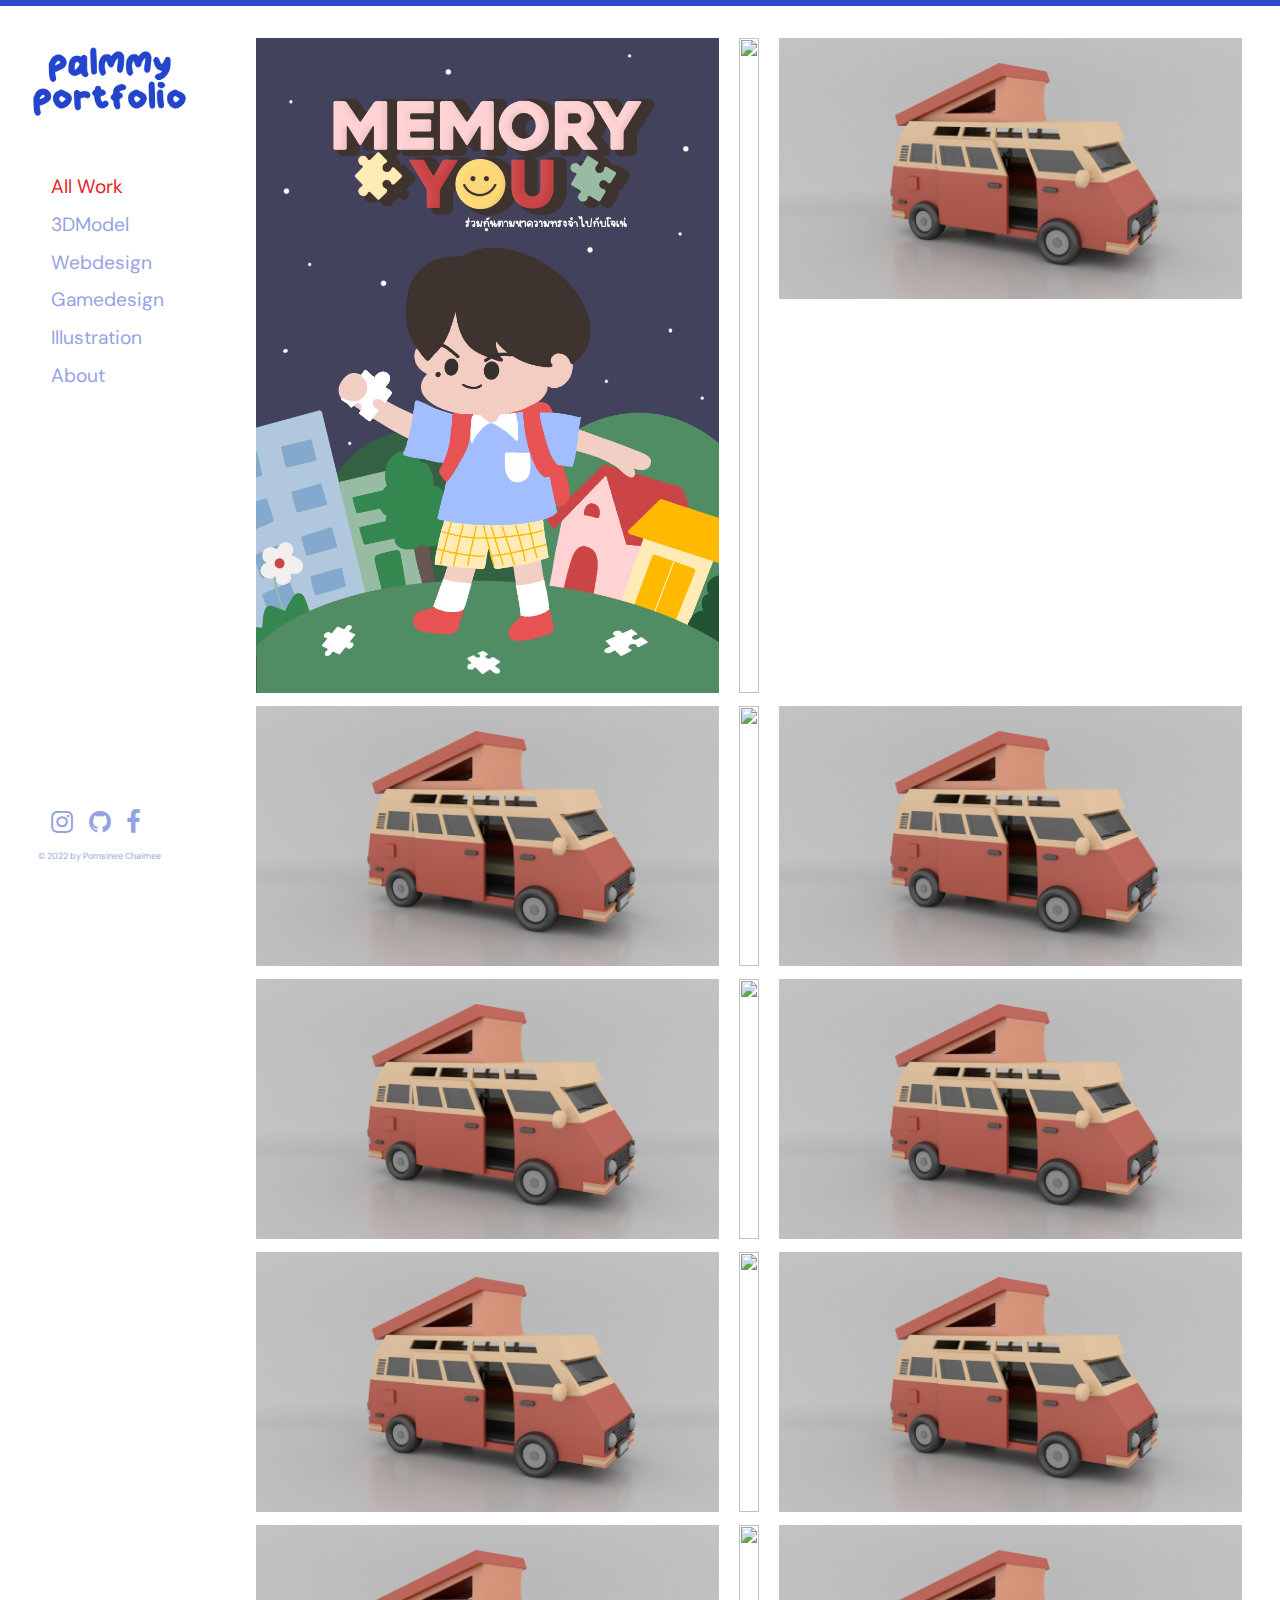
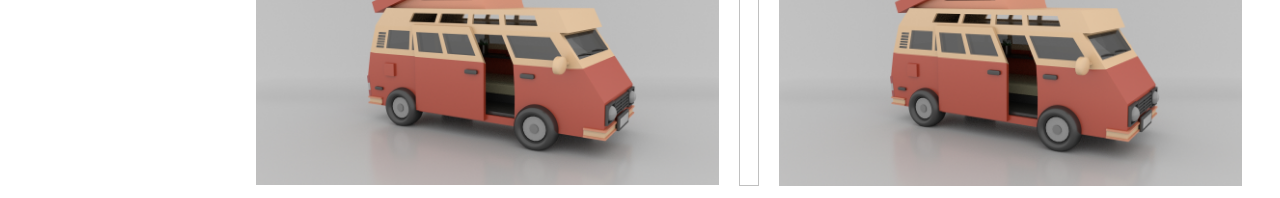
==== index.html @ f65a0291 "5" ====
<html lang="en">
<head>
    <meta charset="UTF-8">
    <meta http-equiv="X-UA-Compatible" content="IE=edge">
    <meta name="viewport" content="width=device-width, initial-scale=1.0">
    <title>ʀᴇꜱᴜᴍᴇ | @ᴍᴇʟʟᴏᴄʜᴇᴇꜱᴇ</title>
    <link rel="stylesheet" href="style.css">
    <link rel="stylesheet" href="https://cdnjs.cloudflare.com/ajax/libs/font-awesome/4.7.0/css/font-awesome.min.css">
</head>
<body>
    <audio id="audio" src="I Still Love You.mp3" type="audio" autoplay=""></audio>
    <!-- บาร์ด้านบน -->
    <div class="top"></div>
    <header>
        
        <div class="navbar">
            <div class="logo">
                <a href="index.html">
                    <img src="pic/logo4.png">
                </a>
            </div>
            <div class="nav-list">
                <div><a href="index.html" class="is-active">All Work</a></div>
                <div><a href="model.html">3DModel</a></div>
                <div><a href="web.html">Webdesign</a></div>
                <div><a href="game.html">Gamedesign</a></div>
                <div><a href="illustration.html">Illustration</a></div>
                <div><a href="about.html">About</a></div>
                <div class="social">
                    <i class="fa fa-instagram"></i>
                    <i class="fa fa-github"></i>
                    <i class="fa fa-facebook"></i>
                </div>
                <div class="credit">© 2022 by Pornsinee Chaimee</div>
                
            </div>
        </div>
    </header>
    <div class="content">
        <div class="col-3">
            <div class="image">
                <img src="pic/poster.png" class="fullwidth">
                <div class="detail"><div class="text"><h3>SANGYEON</h3>상연<br>1996-11-04<br>Leader<br>Main Vocalist</div></div>
            </div>
            <div class="image">
                <img src="pic/bmo.gif" class="fullwidth">
                <div class="detail"><div class="text"><h3>SANGYEON</h3>상연<br>1996-11-04<br>Leader<br>Main Vocalist</div></div>
            </div>
            <div class="image">
                <img src="pic/car.jpg" class="fullwidth">
                <div class="detail"><div class="text"><h3>SANGYEON</h3>상연<br>1996-11-04<br>Leader<br>Main Vocalist</div></div>
            </div>
        </div>
        <div class="col-3">
            <div class="image">
                <img src="pic/car.jpg" class="fullwidth">
                <div class="detail"><div class="text"><h3>SANGYEON</h3>상연<br>1996-11-04<br>Leader<br>Main Vocalist</div></div>
            </div>
            <div class="image">
                <img src="pic/bmo.gif" class="fullwidth">
                <div class="detail"><div class="text"><h3>SANGYEON</h3>상연<br>1996-11-04<br>Leader<br>Main Vocalist</div></div>
            </div>
            <div class="image">
                <img src="pic/car.jpg" class="fullwidth">
                <div class="detail"><div class="text"><h3>SANGYEON</h3>상연<br>1996-11-04<br>Leader<br>Main Vocalist</div></div>
            </div>
        </div>
        <div class="col-3">
            <div class="image">
                <img src="pic/car.jpg" class="fullwidth">
                <div class="detail"><div class="text"><h3>SANGYEON</h3>상연<br>1996-11-04<br>Leader<br>Main Vocalist</div></div>
            </div>
            <div class="image">
                <img src="pic/bmo.gif" class="fullwidth">
                <div class="detail"><div class="text"><h3>SANGYEON</h3>상연<br>1996-11-04<br>Leader<br>Main Vocalist</div></div>
            </div>
            <div class="image">
                <img src="pic/car.jpg" class="fullwidth">
                <div class="detail"><div class="text"><h3>SANGYEON</h3>상연<br>1996-11-04<br>Leader<br>Main Vocalist</div></div>
            </div>
        </div>
        <div class="col-3">
            <div class="image">
                <img src="pic/car.jpg" class="fullwidth">
                <div class="detail"><div class="text"><h3>SANGYEON</h3>상연<br>1996-11-04<br>Leader<br>Main Vocalist</div></div>
            </div>
            <div class="image">
                <img src="pic/bmo.gif" class="fullwidth">
                <div class="detail"><div class="text"><h3>SANGYEON</h3>상연<br>1996-11-04<br>Leader<br>Main Vocalist</div></div>
            </div>
            <div class="image">
                <img src="pic/car.jpg" class="fullwidth">
                <div class="detail"><div class="text"><h3>SANGYEON</h3>상연<br>1996-11-04<br>Leader<br>Main Vocalist</div></div>
            </div>
        </div>
        <div class="col-3">
            <div class="image">
                <img src="pic/car.jpg" class="fullwidth">
                <div class="detail"><div class="text"><h3>SANGYEON</h3>상연<br>1996-11-04<br>Leader<br>Main Vocalist</div></div>
            </div>
            <div class="image">
                <img src="pic/bmo.gif" class="fullwidth">
                <div class="detail"><div class="text"><h3>SANGYEON</h3>상연<br>1996-11-04<br>Leader<br>Main Vocalist</div></div>
            </div>
            <div class="image">
                <img src="pic/car.jpg" class="fullwidth">
                <div class="detail"><div class="text"><h3>SANGYEON</h3>상연<br>1996-11-04<br>Leader<br>Main Vocalist</div></div>
            </div>
        </div>
    </div>
<script>
</script>
</body>
</html>
---- style.css ----
@import url('https://fonts.googleapis.com/css2?family=DM+Sans:wght@500&display=swap');
::-webkit-scrollbar {
    width: 10px;
    height: 10px;
    background-color: white;
}

::-webkit-scrollbar-thumb {
    background: #14b378;
}

::-webkit-scrollbar-thumb:hover {
    background: white;
}

body{
    margin: 0;
    width: 100%;
    background-color: white;
    
}
header{
    width: 100%;
    box-sizing: border-box;
    position: fixed;
    width: 20vw;
    height: 100%;
    z-index: 100;
    padding-top: 1vw;
    padding-bottom: 1vw;
    background-color: white;
}
.top{
    background-color: #2c47cc;
    width: 100vw;
    height: 0.5vw;
    position: fixed;
    right: 0;
    z-index: 101;
}
.right{
    background-color: #14b378;
    width: 0.5vw;
    height: 15vw;
    position: fixed;
    top: 30vw;
    right: 0;
    z-index: 100;
}
.bottom{
    background-color: #2c47cc;
    width: 17vw;
    height: 0.5vw;
    position: fixed;
    bottom: 0;
    z-index: 1000;
}
.navbar {
    display: inline-block;
    width: 100%;
    height: 8vw;
    z-index: 100;
    background-color: white;
    align-items: center;
}
.logo{
    padding: 2vw 2.5vw;
}

.logo img{
    width: 12vw;
}

.nav-list{
    text-align: left;
    font-size: 1.2rem;
    font-family: 'DM Sans', sans-serif;
    width: 100%; 
    margin-top: 2vw;
}
.nav-list a{
    text-decoration: none;
    padding-left: 4vw;
    opacity: 50%;
    color: #2c47cc;
}
.nav-list a:hover{
    opacity: 100%;
    color: #14b378;
}
.nav-list a.is-active{
    opacity: 100%;
    color: #e61f26;
}
.nav-list div{
    padding-bottom: 1vw;
}
.social{
    display: inline-flex;
    bottom: 4vw;
    padding-left: 4vw;
    position: absolute;
}
i{
    font-size:2vw !important;
    opacity: 50%;
    color: #2c47cc;
    cursor: pointer;
    padding-right: 1.2vw;

}
.credit{
    opacity: 50%;
    color: #2c47cc;
    font-size: 0.7vw;
    bottom: 2vw;
    padding-left: 3vw;
    position: absolute;
}
.content{
    width: 100%;
    /* max-width: 1280; */
    padding: 3vw 3vw 0 20vw;
    margin: auto;
    box-sizing: border-box;
}
.col-1 {
    padding-bottom: 1vw;
    display: grid;
    grid-template-columns: auto;
    grid-gap: 20px;
}

.col-2 {
    padding-bottom: 1vw;
    display: grid;
    grid-template-columns: auto auto ;
    grid-gap: 20px;
}

.col-3{
    padding-bottom: 1vw;
    display: grid;
    grid-template-columns: auto auto auto ;
    grid-gap: 20px;
}

.col-4 {
    display: grid;
    grid-template-columns: auto auto auto auto ;
    grid-gap: 30px;
}

.a { grid-area: a; }
.b { grid-area: b; }
.c { grid-area: c; }

.col-21 {
    display: grid;
    grid-gap: 20px;
    grid-template-columns: auto;
    grid-template-rows: auto auto;
    grid-template-areas:
        'a b '
        'a c'
    ;
}
.d { grid-area: d; }
.e { grid-area: e; }
.col-13 {
    display: grid;
    grid-gap: 20px;
    grid-template-columns: auto;
    grid-template-rows: auto auto auto auto;
    grid-template-areas:
        'd e e e'
    ;
}


.image:hover{
      transition: .5s;
      
}
.image img:hover{
    border-radius: 15%;
}
.image{
      width: 100%;
      position: relative;
}

.detail {
      position: absolute;
      top: 0;
      bottom: 0;
      left: 0;
      right: 0;
      height: 100%;
      width: 100%;
      opacity: 0;
      transition: .5s ease;
      background-color: #fd5d78;
      /* border-radius: 15%; */
}

.image:hover .detail {
      opacity: 1;
      
}

.fullwidth{
    width:100%;
}
.text{
    color: white;
    font-size: 18px;
    position: absolute;
    top: 50%;
    left: 50%;
    transform: translate(-50%, -50%);
    text-align: center;
}
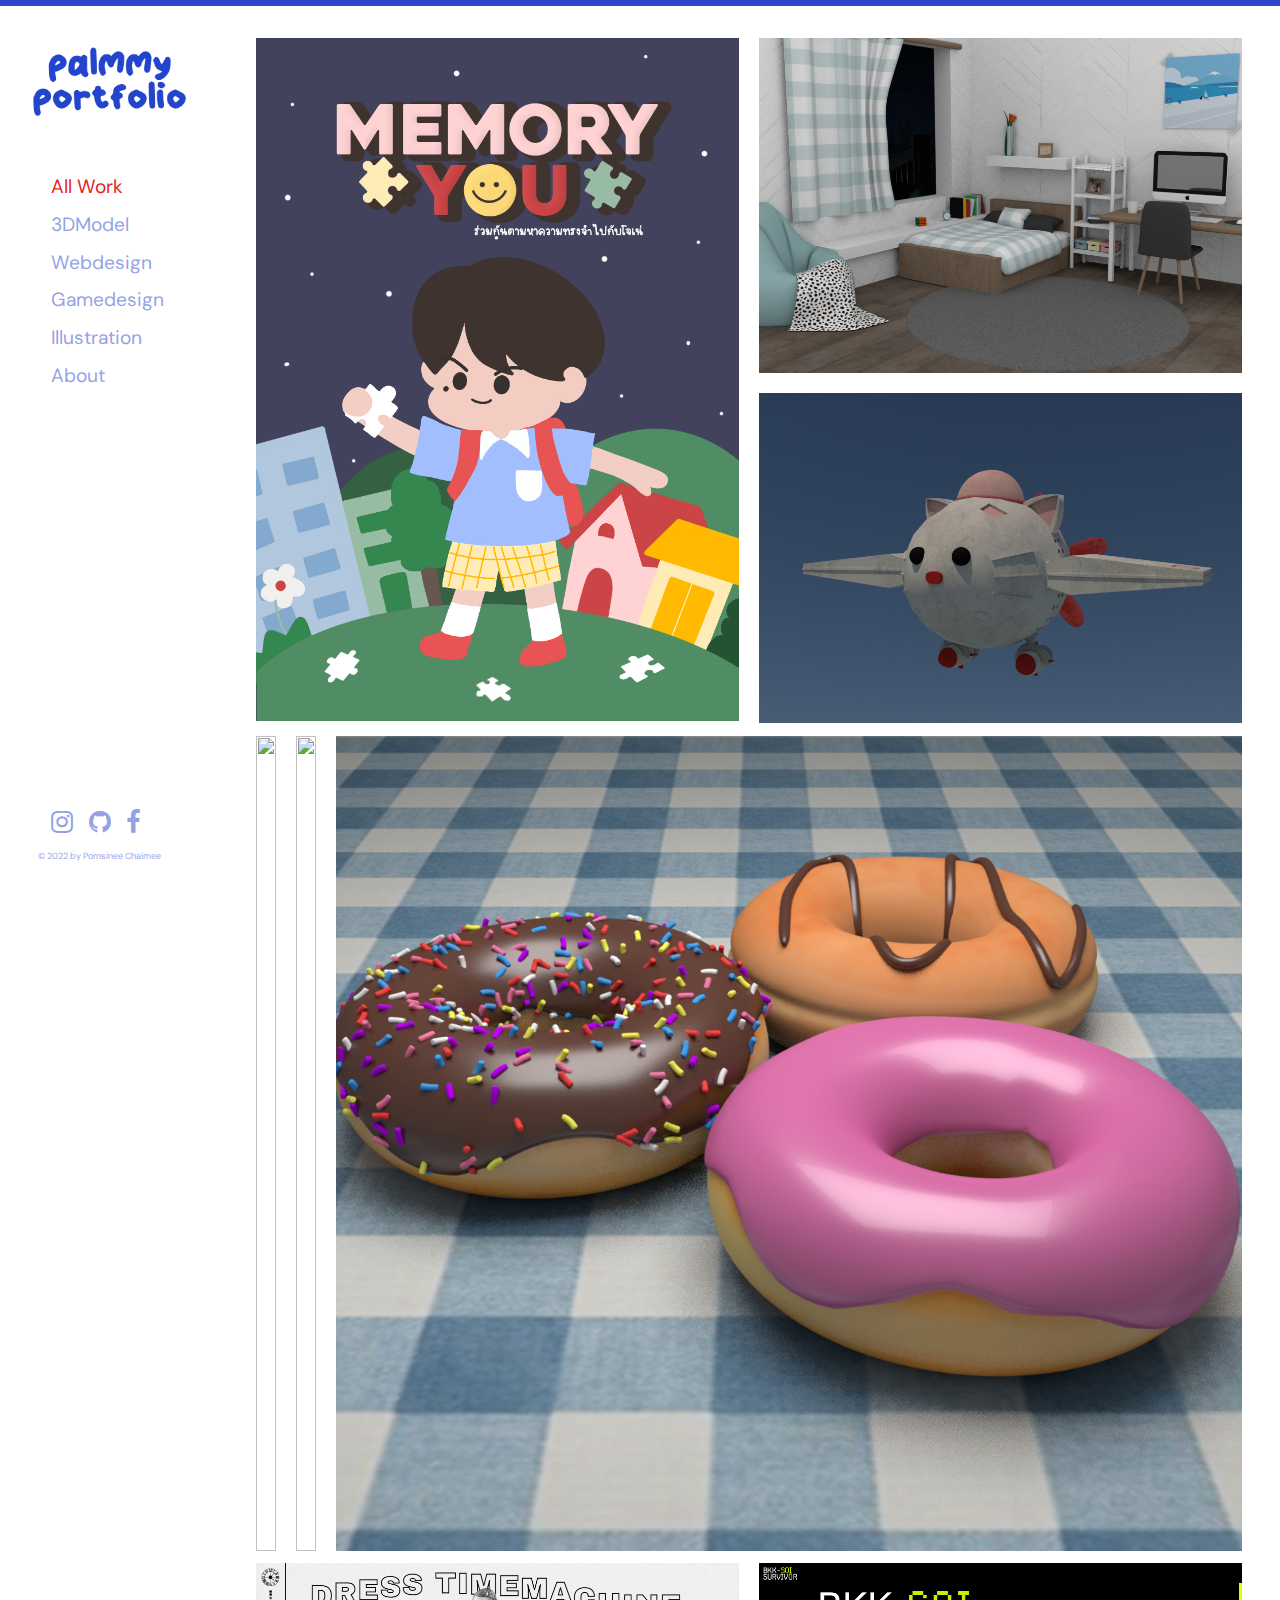
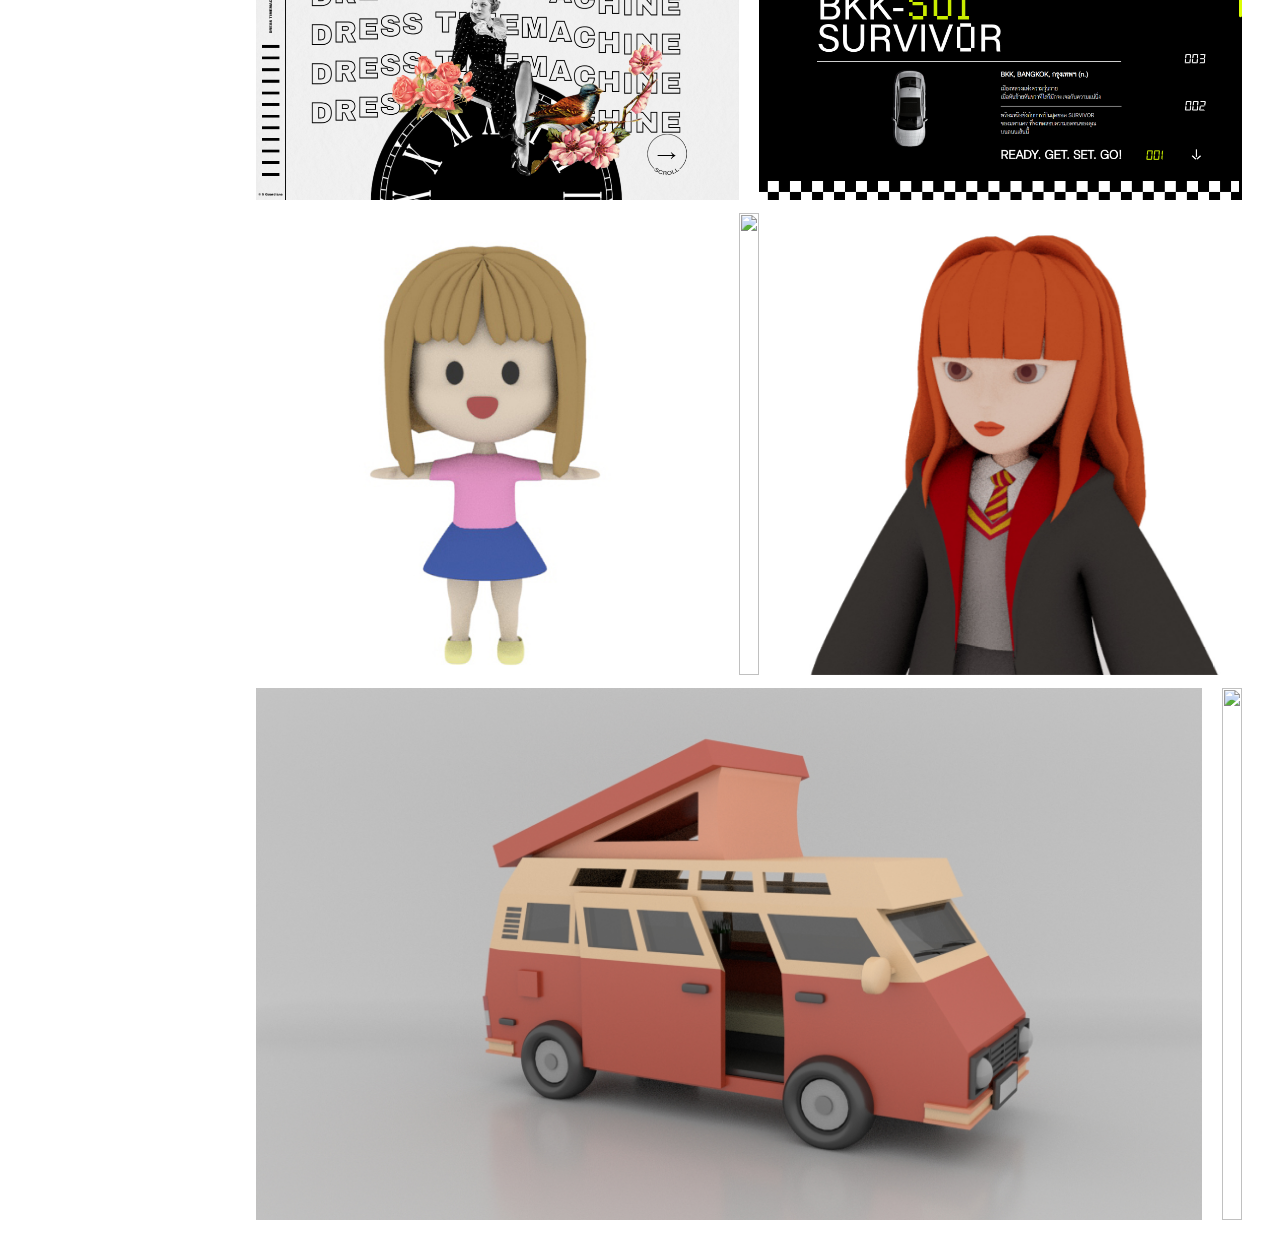
==== commit e26bc75e: "up" ====
--- a/index.html
+++ b/index.html
@@ -3,12 +3,12 @@
     <meta charset="UTF-8">
     <meta http-equiv="X-UA-Compatible" content="IE=edge">
     <meta name="viewport" content="width=device-width, initial-scale=1.0">
-    <title>ʀᴇꜱᴜᴍᴇ | @ᴍᴇʟʟᴏᴄʜᴇᴇꜱᴇ</title>
+    <title>ᴘᴏʀᴛꜰᴏʟɪᴏ</title>
     <link rel="stylesheet" href="style.css">
     <link rel="stylesheet" href="https://cdnjs.cloudflare.com/ajax/libs/font-awesome/4.7.0/css/font-awesome.min.css">
+    <!-- <link rel="shortcut icon" href="pic/logo.png" type="image/x-icon"> -->
 </head>
 <body>
-    <audio id="audio" src="I Still Love You.mp3" type="audio" autoplay=""></audio>
     <!-- บาร์ด้านบน -->
     <div class="top"></div>
     <header>
@@ -37,74 +37,76 @@
         </div>
     </header>
     <div class="content">
-        <div class="col-3">
-            <div class="image">
+        <div class="col-21">
+            <div class="image a">
                 <img src="pic/poster.png" class="fullwidth">
-                <div class="detail"><div class="text"><h3>SANGYEON</h3>상연<br>1996-11-04<br>Leader<br>Main Vocalist</div></div>
+                <div class="detail"><div class="text">Poster</div></div>
             </div>
-            <div class="image">
-                <img src="pic/bmo.gif" class="fullwidth">
-                <div class="detail"><div class="text"><h3>SANGYEON</h3>상연<br>1996-11-04<br>Leader<br>Main Vocalist</div></div>
+            <div class="image b">
+                <img src="pic/room3.jpg" class="fullwidth">
+                <div class="detail"id="poin"><div class="text">Minimal Room</div></div>
             </div>
-            <div class="image">
-                <img src="pic/car.jpg" class="fullwidth">
-                <div class="detail"><div class="text"><h3>SANGYEON</h3>상연<br>1996-11-04<br>Leader<br>Main Vocalist</div></div>
+            <div class="image c">
+                <img src="pic/cat.jpg" class="fullwidth">
+                <div class="detail"><div class="text">Cat Spaceship</div></div>
             </div>
         </div>
         <div class="col-3">
             <div class="image">
-                <img src="pic/car.jpg" class="fullwidth">
-                <div class="detail"><div class="text"><h3>SANGYEON</h3>상연<br>1996-11-04<br>Leader<br>Main Vocalist</div></div>
+                <img src="pic/radio.gif" class="fullwidth">
+                <div class="detail"><div class="text">Pink Radio</div></div>
             </div>
             <div class="image">
-                <img src="pic/bmo.gif" class="fullwidth">
-                <div class="detail"><div class="text"><h3>SANGYEON</h3>상연<br>1996-11-04<br>Leader<br>Main Vocalist</div></div>
+                <img src="pic/cubik1.gif" class="fullwidth">
+                <div class="detail"><div class="text">Rubik</div></div>
             </div>
             <div class="image">
-                <img src="pic/car.jpg" class="fullwidth">
-                <div class="detail"><div class="text"><h3>SANGYEON</h3>상연<br>1996-11-04<br>Leader<br>Main Vocalist</div></div>
+                <img src="pic/donut1.jpg" class="fullwidth">
+                <div class="detail"><div class="text">Donut</div></div>
+            </div>
+        </div>
+        <div class="col-2">
+            <div class="image">
+                <img src="pic/dress.jpg" class="fullwidth">
+                <div class="detail">
+                    <div class="text">
+                        <h2>Dress Timemachine</h2>
+                        <a href="https://dresstimemachine.netlify.app/">https://dresstimemachine.netlify.app/</a>
+                    </div>
+                </div>
+            </div>
+            <div class="image">
+                <img src="pic/bkk.jpg" class="fullwidth">
+                <div class="detailgreen">
+                    <div class="text">
+                        <h2>bkk-soisurvivor</h2>
+                        <a href="https://bkk-soisurvivor.netlify.app/">https://bkk-soisurvivor.netlify.app/</a>
+                    </div>
+                </div>
             </div>
         </div>
         <div class="col-3">
             <div class="image">
-                <img src="pic/car.jpg" class="fullwidth">
-                <div class="detail"><div class="text"><h3>SANGYEON</h3>상연<br>1996-11-04<br>Leader<br>Main Vocalist</div></div>
+                <img src="pic/girl.jpg" class="fullwidth">
+                <div class="detail"><div class="text">Girl</div></div>
             </div>
             <div class="image">
-                <img src="pic/bmo.gif" class="fullwidth">
-                <div class="detail"><div class="text"><h3>SANGYEON</h3>상연<br>1996-11-04<br>Leader<br>Main Vocalist</div></div>
+                <img src="pic/bmoo.gif" class="fullwidth">
+                <div class="detail"><div class="text">BMO | Adventure Time</div></div>
             </div>
             <div class="image">
-                <img src="pic/car.jpg" class="fullwidth">
-                <div class="detail"><div class="text"><h3>SANGYEON</h3>상연<br>1996-11-04<br>Leader<br>Main Vocalist</div></div>
+                <img src="pic/her.jpg" class="fullwidth">
+                <div class="detail"><div class="text">Hogwarts Girl</div></div>
             </div>
         </div>
-        <div class="col-3">
+        <div class="col-2">
             <div class="image">
                 <img src="pic/car.jpg" class="fullwidth">
-                <div class="detail"><div class="text"><h3>SANGYEON</h3>상연<br>1996-11-04<br>Leader<br>Main Vocalist</div></div>
+                <div class="detail"><div class="text">Recreational vehicle (RV)</div></div>
             </div>
-            <div class="image">
-                <img src="pic/bmo.gif" class="fullwidth">
-                <div class="detail"><div class="text"><h3>SANGYEON</h3>상연<br>1996-11-04<br>Leader<br>Main Vocalist</div></div>
-            </div>
-            <div class="image">
-                <img src="pic/car.jpg" class="fullwidth">
-                <div class="detail"><div class="text"><h3>SANGYEON</h3>상연<br>1996-11-04<br>Leader<br>Main Vocalist</div></div>
-            </div>
-        </div>
-        <div class="col-3">
-            <div class="image">
-                <img src="pic/car.jpg" class="fullwidth">
-                <div class="detail"><div class="text"><h3>SANGYEON</h3>상연<br>1996-11-04<br>Leader<br>Main Vocalist</div></div>
-            </div>
-            <div class="image">
-                <img src="pic/bmo.gif" class="fullwidth">
-                <div class="detail"><div class="text"><h3>SANGYEON</h3>상연<br>1996-11-04<br>Leader<br>Main Vocalist</div></div>
-            </div>
-            <div class="image">
-                <img src="pic/car.jpg" class="fullwidth">
-                <div class="detail"><div class="text"><h3>SANGYEON</h3>상연<br>1996-11-04<br>Leader<br>Main Vocalist</div></div>
+            <div class="image" onclick="document.getElementById('dia').style.display='block'">
+                <img src="pic/2.gif" class="fullwidth">
+                <div class="detail" id="poin"><div class="text">Diamond Adventure <br>Project</div></div>
             </div>
         </div>
     </div>
--- a/style.css
+++ b/style.css
@@ -1,4 +1,4 @@
-@import url('https://fonts.googleapis.com/css2?family=DM+Sans:wght@500&display=swap');
+@import url('https://fonts.googleapis.com/css2?family=DM+Sans:wght@500&family=Questrial&family=Sarabun:wght@200&display=swap');
 ::-webkit-scrollbar {
     width: 10px;
     height: 10px;
@@ -17,6 +17,7 @@
     margin: 0;
     width: 100%;
     background-color: white;
+    font-family: 'DM Sans', sans-serif;
     
 }
 header{
@@ -77,10 +78,10 @@
     font-family: 'DM Sans', sans-serif;
     width: 100%; 
     margin-top: 2vw;
+    padding-left: 4vw;
 }
 .nav-list a{
     text-decoration: none;
-    padding-left: 4vw;
     opacity: 50%;
     color: #2c47cc;
 }
@@ -98,12 +99,18 @@
 .social{
     display: inline-flex;
     bottom: 4vw;
-    padding-left: 4vw;
-    position: absolute;
+    position: absolute;
+    
+}
+.social i{
+    opacity: 0.5;
+}
+.social i:hover{
+    opacity: 1;
+    color: #f4e96d;
 }
 i{
     font-size:2vw !important;
-    opacity: 50%;
     color: #2c47cc;
     cursor: pointer;
     padding-right: 1.2vw;
@@ -114,7 +121,7 @@
     color: #2c47cc;
     font-size: 0.7vw;
     bottom: 2vw;
-    padding-left: 3vw;
+    left: 3vw;
     position: absolute;
 }
 .content{
@@ -156,10 +163,9 @@
 .c { grid-area: c; }
 
 .col-21 {
-    display: grid;
-    grid-gap: 20px;
-    grid-template-columns: auto;
-    grid-template-rows: auto auto;
+    padding-bottom: 1vw;
+    display: grid;
+    grid-gap: 20px;
     grid-template-areas:
         'a b '
         'a c'
@@ -167,24 +173,24 @@
 }
 .d { grid-area: d; }
 .e { grid-area: e; }
+.f { grid-area: f; }
 .col-13 {
     display: grid;
-    grid-gap: 20px;
-    grid-template-columns: auto;
-    grid-template-rows: auto auto auto auto;
+    padding-bottom: 1vw;
+    grid-gap: 20px;
+    /* grid-template-columns: auto;
+    grid-template-rows: auto auto auto auto; */
     grid-template-areas:
         'd e e e'
+        'f f f f'
     ;
 }
 
 
 .image:hover{
       transition: .5s;
-      
-}
-.image img:hover{
-    border-radius: 15%;
-}
+}
+
 .image{
       width: 100%;
       position: relative;
@@ -201,12 +207,26 @@
       opacity: 0;
       transition: .5s ease;
       background-color: #fd5d78;
-      /* border-radius: 15%; */
+      /* cursor: pointer; */
+}
+.detailgreen {
+    position: absolute;
+    top: 0;
+    bottom: 0;
+    left: 0;
+    right: 0;
+    height: 100%;
+    width: 100%;
+    opacity: 0;
+    transition: .5s ease;
+    background-color: #14b378;
 }
 
 .image:hover .detail {
       opacity: 1;
-      
+}
+.image:hover .detailgreen {
+    opacity: 1;
 }
 
 .fullwidth{
@@ -214,10 +234,109 @@
 }
 .text{
     color: white;
-    font-size: 18px;
+    font-size: 1.4rem;
+    font-family: 'Questrial', sans-serif;
     position: absolute;
     top: 50%;
     left: 50%;
     transform: translate(-50%, -50%);
     text-align: center;
+}
+a{
+    text-decoration: none;
+}
+.text a{
+    color: white;
+}
+.text i{
+    color: white !important;
+    opacity: 1;
+}
+a:hover{
+    color: #f4e96d;
+}
+
+.info{
+    font-size: 1rem;
+    color: #272727;
+    text-align: left;
+    padding: 2vw 5vw;
+    font-family: 'Sarabun', sans-serif;
+}
+.info h2{
+    color: black;
+    text-align: center;
+    text-decoration:underline #2c47cc;
+    text-decoration-thickness: 0.5vw;
+}
+
+button {
+    background-color: white;
+    border: none;
+    cursor: pointer;
+}
+
+  
+.modal {
+    display: none; /* Hidden by default */
+    position: fixed; /* Stay in place */
+    z-index: 1000; /* Sit on top */
+    left: 0;
+    top: 0;
+    width: 100%; /* Full width */
+    height: 100%; /* Full height */
+    overflow: auto; /* Enable scroll if needed */
+    background-color: rgba(250, 247, 242, 0.95);
+    padding-top: 100px;
+}
+
+.modal::-webkit-scrollbar-track {
+    -webkit-box-shadow: inset 0 0 6px rgba(250, 247, 242, 0.95);
+    background-color: transparent;
+}
+
+.modal::-webkit-scrollbar {
+    width: 6px;
+    background-color: transparent;
+}
+
+.modal::-webkit-scrollbar-thumb {
+    background-color: #000000;
+    background-color: transparent;
+}
+
+  .modal-content {
+    /* background-color: #fefefe; */
+    margin: 0 auto 15% auto;
+    width: 80%;
+  }
+  
+  hr {
+    border: 1px solid #f1f1f1;
+    margin-bottom: 25px;
+  }
+   
+  .close {
+    position: absolute;
+    right: 35px;
+    top: 15px;
+    font-size: 50px;
+    font-weight: bold;
+    color: #272727;
+  }
+  
+  .close:hover,
+  .close:focus {
+    color: #e61f26;
+    cursor: pointer;
+  }
+  
+  .clearfix::after {
+    content: "";
+    clear: both;
+    display: table;
+  }
+
+#poin{
+    cursor: pointer;
 }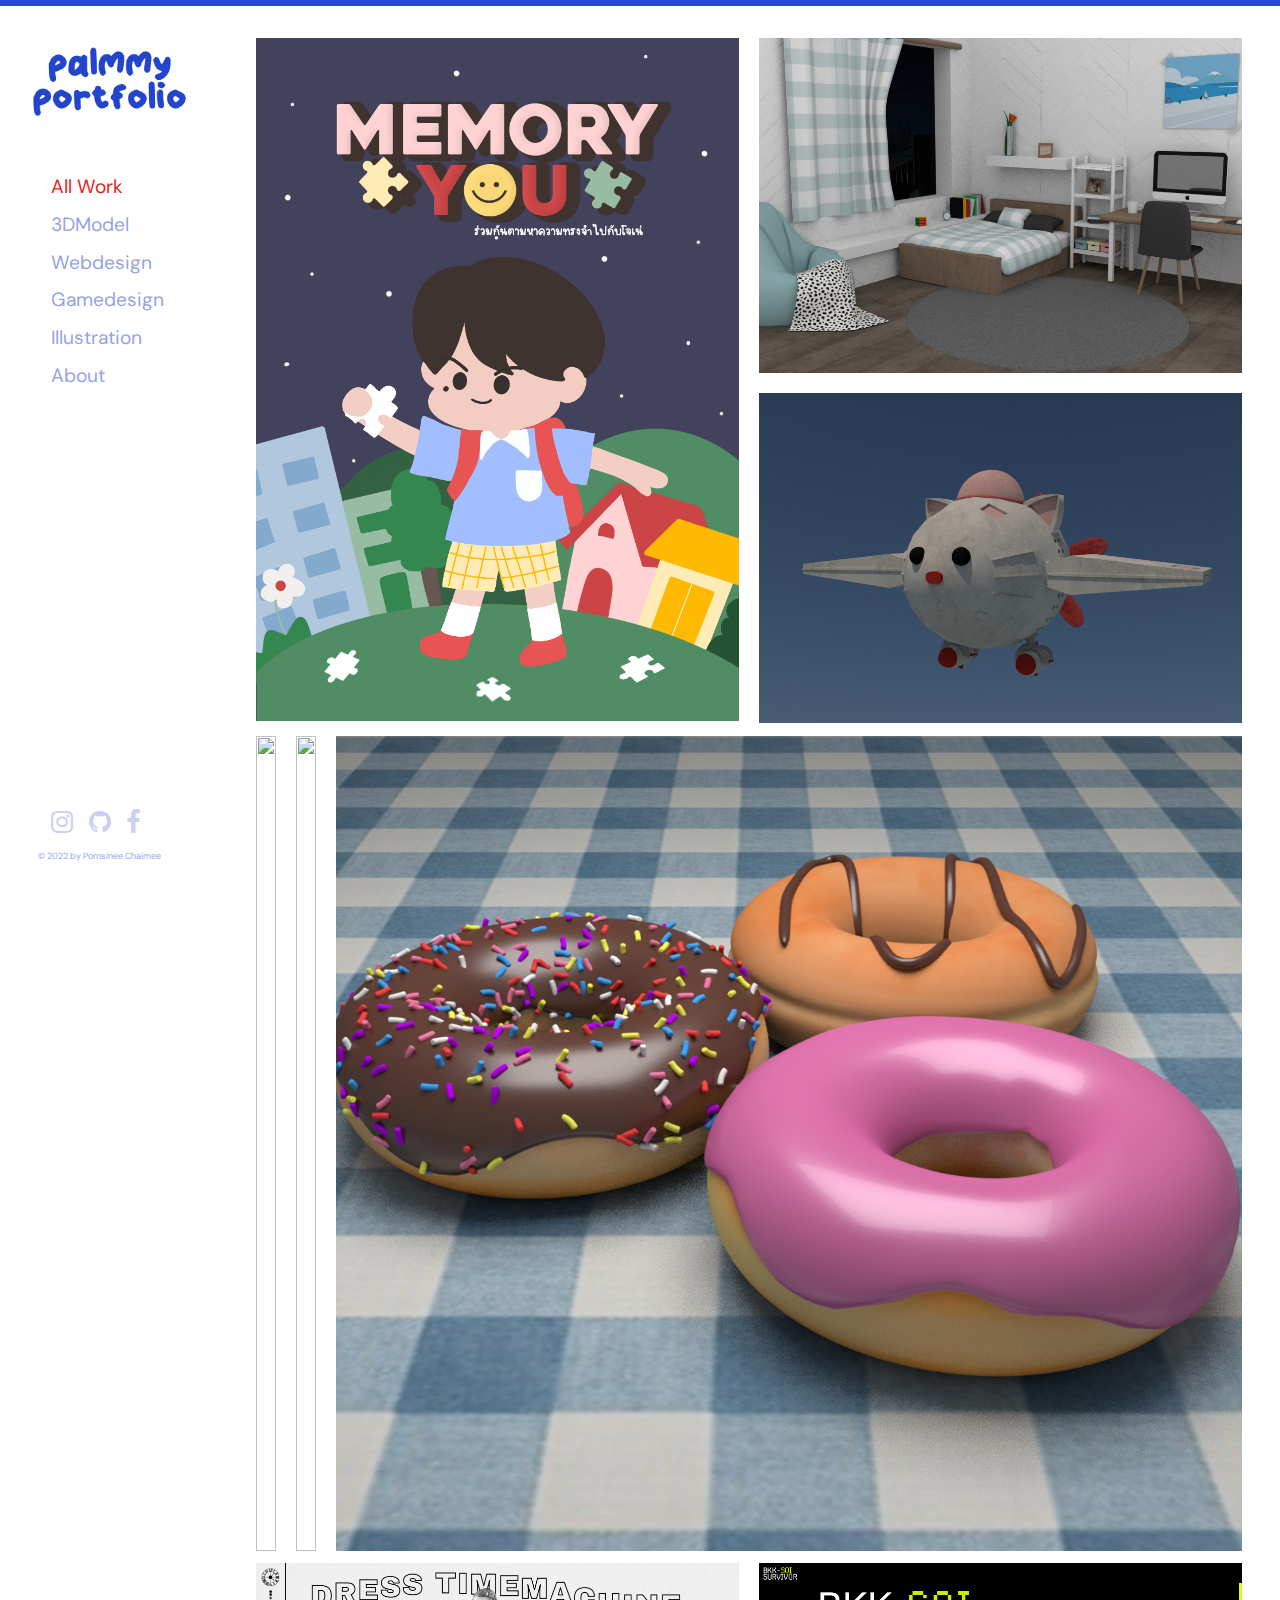
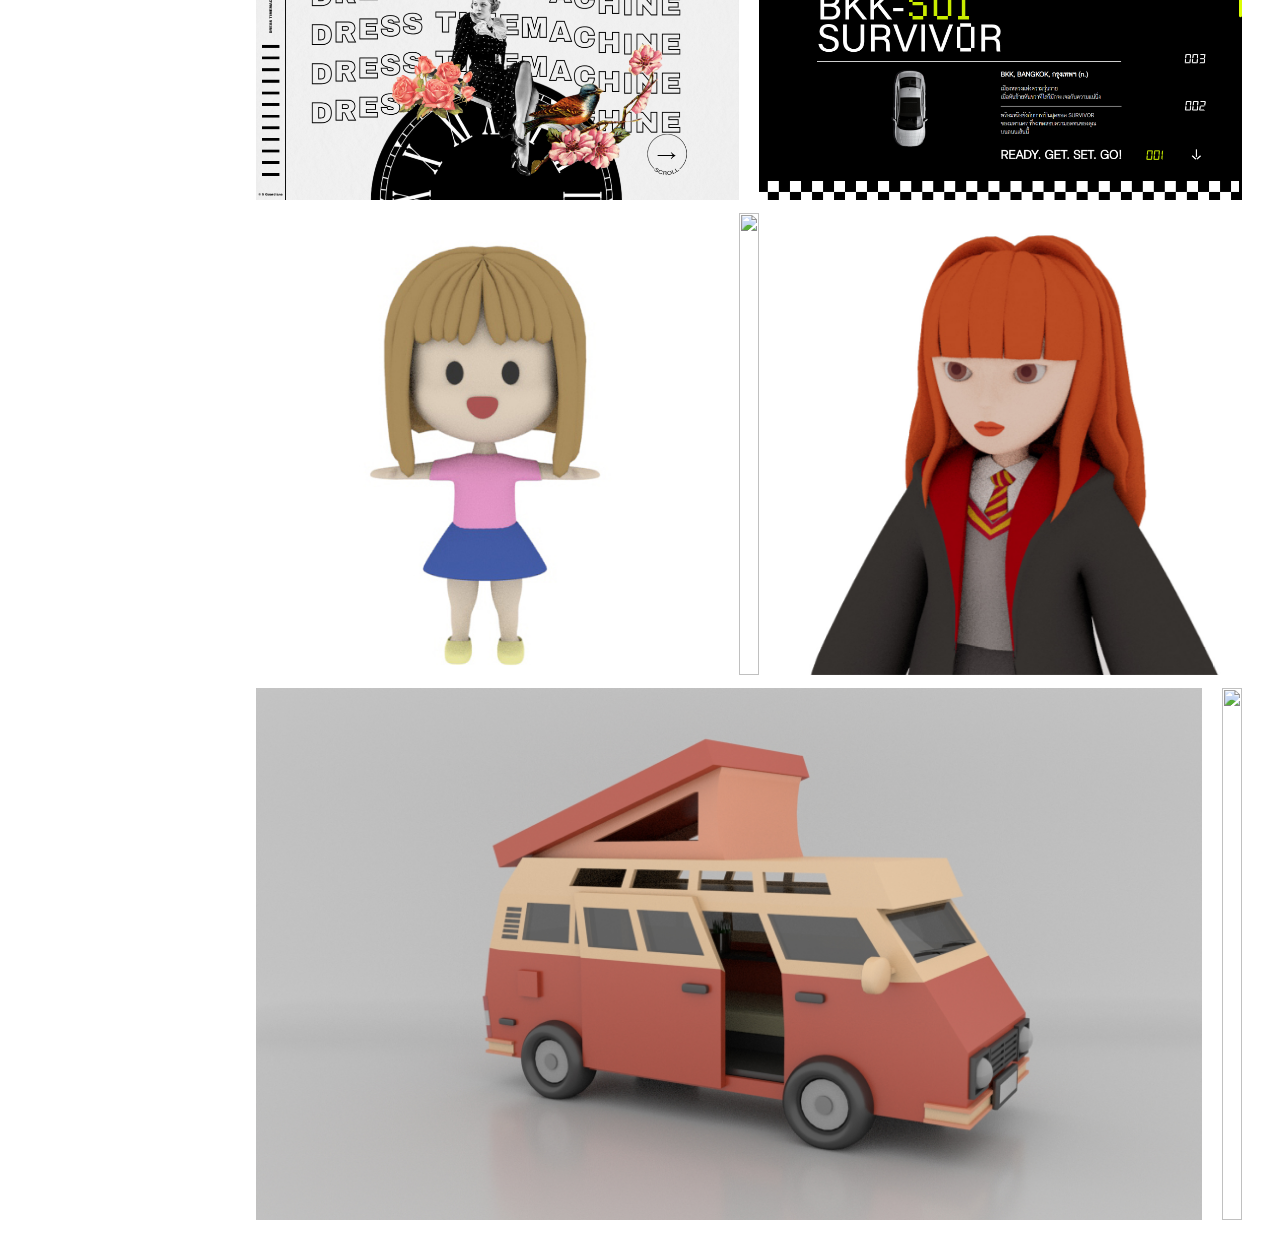
==== commit ed0e73a6: "up" ====
--- a/index.html
+++ b/index.html
@@ -12,7 +12,6 @@
     <!-- บาร์ด้านบน -->
     <div class="top"></div>
     <header>
-        
         <div class="navbar">
             <div class="logo">
                 <a href="index.html">
@@ -27,12 +26,11 @@
                 <div><a href="illustration.html">Illustration</a></div>
                 <div><a href="about.html">About</a></div>
                 <div class="social">
-                    <i class="fa fa-instagram"></i>
-                    <i class="fa fa-github"></i>
-                    <i class="fa fa-facebook"></i>
+                    <a target="_blank" href="https://www.instagram.com/sugarsugaroon/"><i class="fa fa-instagram"></i></a>
+                    <a target="_blank" href="https://github.com/pmmiiiz"><i class="fa fa-github"></i></a>
+                    <a target="_blank" href="https://www.facebook.com/palmmy.myy/"><i class="fa fa-facebook"></i></a>
                 </div>
                 <div class="credit">© 2022 by Pornsinee Chaimee</div>
-                
             </div>
         </div>
     </header>
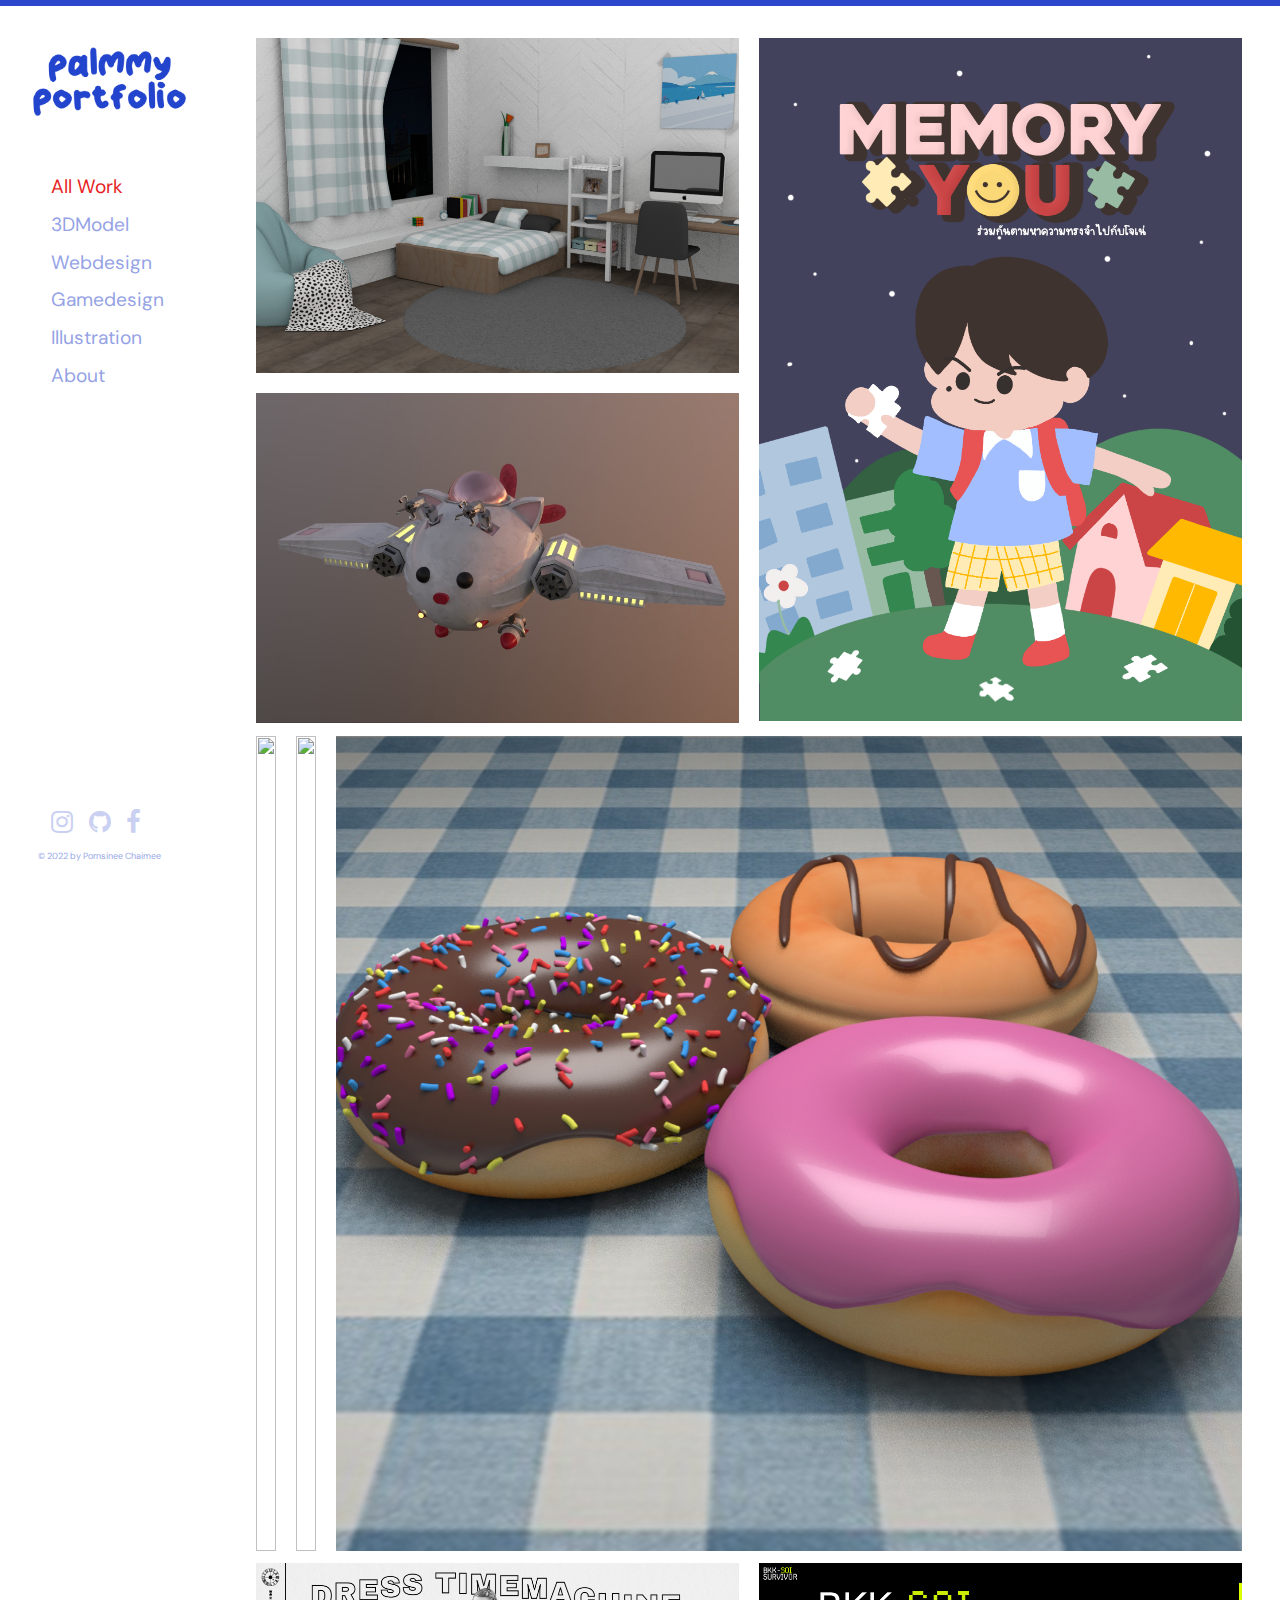
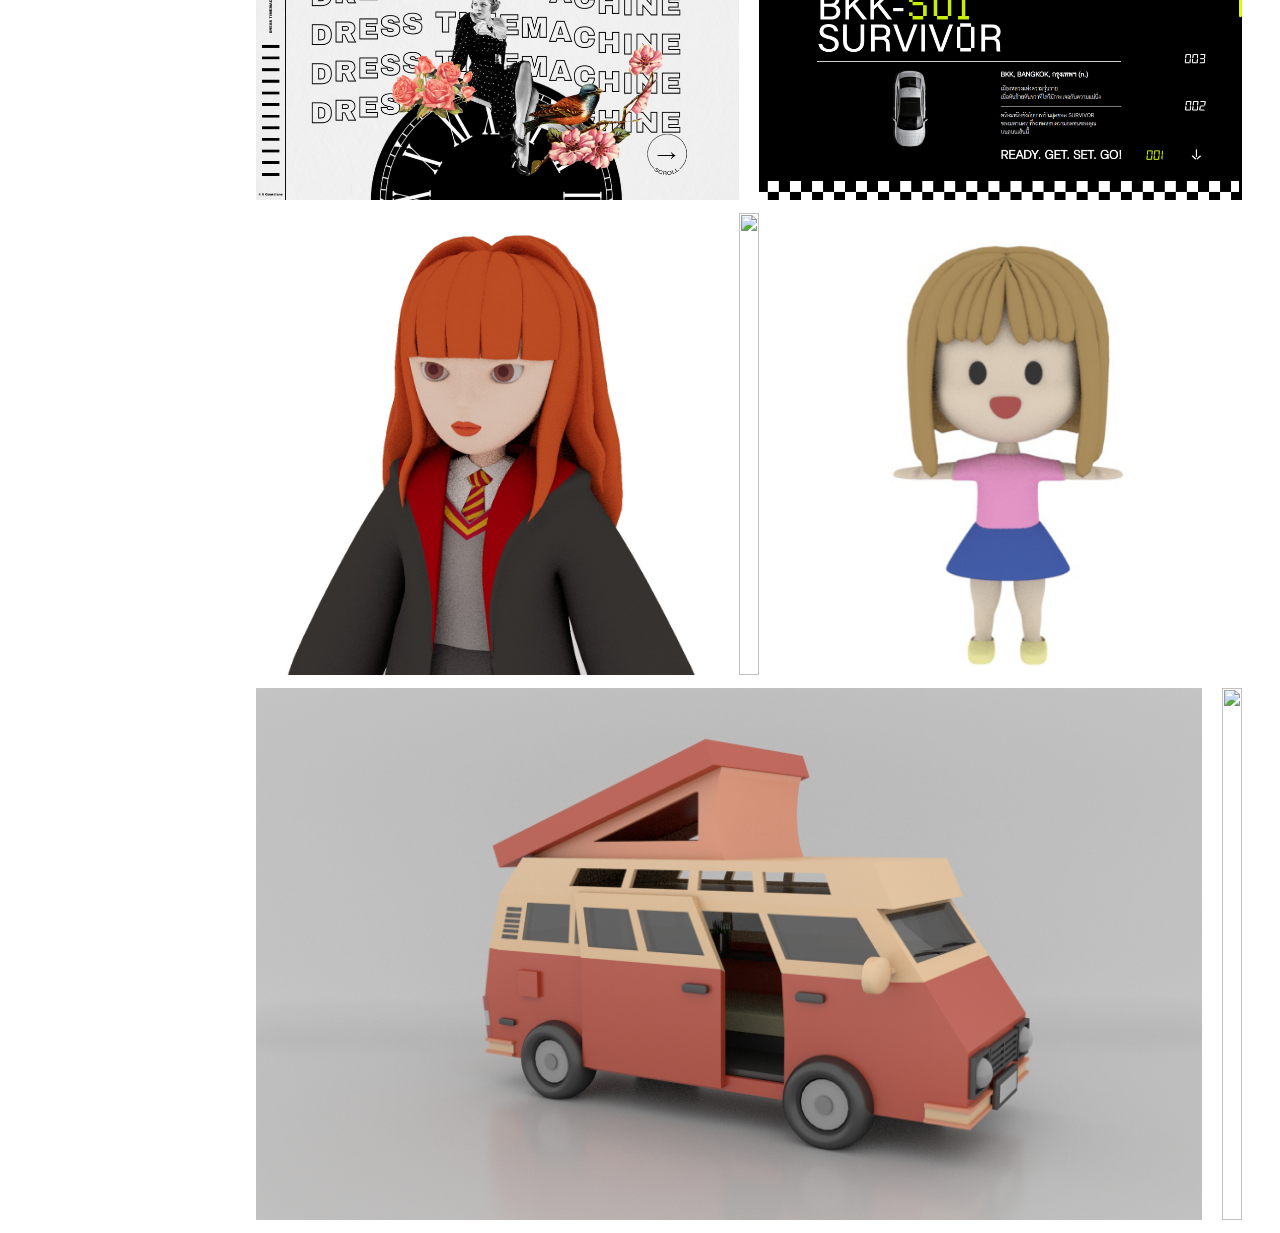
==== commit 1ee2f506: "up" ====
--- a/index.html
+++ b/index.html
@@ -36,31 +36,31 @@
     </header>
     <div class="content">
         <div class="col-21">
-            <div class="image a">
+            <div class="image a" >
                 <img src="pic/poster.png" class="fullwidth">
-                <div class="detail"><div class="text">Poster</div></div>
-            </div>
-            <div class="image b">
+                <div class="detailblue"><div class="text">Poster</div></div>
+            </div>
+            <div class="image b" onclick="document.getElementById('rooms').style.display='block'">
                 <img src="pic/room3.jpg" class="fullwidth">
-                <div class="detail"id="poin"><div class="text">Minimal Room</div></div>
-            </div>
-            <div class="image c">
+                <div class="detailsky" id="poin"><div class="text">Minimal Room</div></div>
+            </div>
+            <div class="image c" onclick="document.getElementById('cat').style.display='block'">
                 <img src="pic/cat.jpg" class="fullwidth">
-                <div class="detail"><div class="text">Cat Spaceship</div></div>
+                <div class="detail" id="poin"><div class="text">Cat Spaceship</div></div>
             </div>
         </div>
         <div class="col-3">
             <div class="image">
                 <img src="pic/radio.gif" class="fullwidth">
-                <div class="detail"><div class="text">Pink Radio</div></div>
+                <div class="detailpink"><div class="text">Pink Radio</div></div>
             </div>
             <div class="image">
                 <img src="pic/cubik1.gif" class="fullwidth">
-                <div class="detail"><div class="text">Rubik</div></div>
-            </div>
-            <div class="image">
+                <div class="detailyellow"><div class="text">Rubik</div></div>
+            </div>
+            <div class="image" onclick="document.getElementById('donut').style.display='block'">
                 <img src="pic/donut1.jpg" class="fullwidth">
-                <div class="detail"><div class="text">Donut</div></div>
+                <div class="detailorange" id="poin"><div class="text">Donut</div></div>
             </div>
         </div>
         <div class="col-2">
@@ -84,31 +84,137 @@
             </div>
         </div>
         <div class="col-3">
+            <div class="image" onclick="document.getElementById('her').style.display='block'">
+                <img src="pic/her.jpg" class="fullwidth">
+                <div class="detailorange" id="poin"><div class="text">Hogwarts Girl</div></div>
+            </div>
+            <div class="image">
+                <img src="pic/bmoo.gif" class="fullwidth">
+                <div class="detailsky"><div class="text">BMO | Adventure Time</div></div>
+            </div>
             <div class="image">
                 <img src="pic/girl.jpg" class="fullwidth">
-                <div class="detail"><div class="text">Girl</div></div>
-            </div>
-            <div class="image">
-                <img src="pic/bmoo.gif" class="fullwidth">
-                <div class="detail"><div class="text">BMO | Adventure Time</div></div>
-            </div>
-            <div class="image">
-                <img src="pic/her.jpg" class="fullwidth">
-                <div class="detail"><div class="text">Hogwarts Girl</div></div>
+                <div class="detailpink"><div class="text">Girl</div></div>
             </div>
         </div>
         <div class="col-2">
-            <div class="image">
+            <div class="image" onclick="document.getElementById('cars').style.display='block'">
                 <img src="pic/car.jpg" class="fullwidth">
-                <div class="detail"><div class="text">Recreational vehicle (RV)</div></div>
+                <div class="detail" id="poin"><div class="text">Recreational vehicle (RV)</div></div>
             </div>
             <div class="image" onclick="document.getElementById('dia').style.display='block'">
                 <img src="pic/2.gif" class="fullwidth">
-                <div class="detail" id="poin"><div class="text">Diamond Adventure <br>Project</div></div>
+                <div class="detailpink" id="poin"><div class="text">Diamond Adventure <br>Project</div></div>
+            </div>
+        </div>
+
+        <div id="rooms" class="modal">
+            <span onclick="document.getElementById('rooms').style.display='none'" class="close" title="Close Modal">×</span>
+            <div class="modal-content">
+                <div class="col-1">
+                    <video width="100%" controls>
+                        <source src="pic/room.mp4" type="video/mp4">
+                        <source src="pic/room.ogg" type="video/ogg">
+                    </video>
+                    <p>Modeling, Texture</p>
+                </div>
+            </div>
+        </div>
+
+        <div id="dia" class="modal">
+            <span onclick="document.getElementById('dia').style.display='none'" class="close" title="Close Modal">×</span>
+            <div class="modal-content">
+                <div class="col-1">
+                    <video width="100%" controls>
+                        <source src="pic/Diamond Adventure.mp4" type="video/mp4">
+                        <source src="pic/Diamond Adventure.mp4.ogg" type="video/ogg">
+                    </video>
+                    <p>Animation</p>
+                </div>
+            </div>
+        </div>
+
+        <div id="donut" class="modal">
+            <span onclick="document.getElementById('donut').style.display='none'" class="close" title="Close Modal">×</span>
+            <div class="modal-content">
+                <div class="col-1">
+                    <video width="100%" controls>
+                        <source src="pic/donut.mp4" type="video/mp4">
+                        <source src="pic/donut.ogg" type="video/ogg">
+                    </video>
+                    <p>Modeling, Texture</p>
+                </div>
+            </div>
+        </div>
+
+        <div id="cars" class="modal">
+            <span onclick="document.getElementById('cars').style.display='none'" class="close" title="Close Modal">×</span>
+            <div class="modal-content">
+                <div class="col-1">
+                    <video width="100%" controls>
+                        <source src="pic/car.mp4" type="video/mp4">
+                        <source src="pic/car.ogg" type="video/ogg">
+                    </video>
+                    <p>Modeling</p>
+                </div>
+            </div>
+        </div>
+
+        <div id="cat" class="modal">
+            <span onclick="document.getElementById('cat').style.display='none'" class="close" title="Close Modal">×</span>
+            <div class="modal-content">
+                <div class="col-1">
+                    <video width="100%" controls>
+                        <source src="pic/cat.mp4" type="video/mp4">
+                        <source src="pic/cat.ogg" type="video/ogg">
+                    </video>
+                    <p>Modeling, Texture, Animation, Rigging</p>
+                </div>
+            </div>
+        </div>
+
+        <div id="her" class="modal">
+            <span onclick="document.getElementById('her').style.display='none'" class="close" title="Close Modal">×</span>
+            <div class="modal-content">
+                <div class="col-1">
+                    <video width="100%" controls>
+                        <source src="pic/her.mp4" type="video/mp4">
+                        <source src="pic/her.ogg" type="video/ogg">
+                    </video>
+                    <p>Modeling</p>
+                </div>
             </div>
         </div>
     </div>
-<script>
-</script>
+    <script>
+        var modal1 = document.getElementById('rooms');
+        var modal2 = document.getElementById('dia');
+        var modal3 = document.getElementById('donut');
+        var modal4 = document.getElementById('cars');
+        var modal5 = document.getElementById('cat');
+        var modal6 = document.getElementById('her');
+        
+        
+        window.onclick = function(event) {
+          if (event.target == modal1) {
+            modal1.style.display = "none";
+          }
+          if (event.target == modal2) {
+            modal2.style.display = "none";
+          }
+          if (event.target == modal3) {
+            modal3.style.display = "none";
+          }
+          if (event.target == modal4) {
+            modal4.style.display = "none";
+          }
+          if (event.target == modal5) {
+            modal5.style.display = "none";
+          }
+          if (event.target == modal6) {
+            modal6.style.display = "none";
+          }
+        }
+    </script>
 </body>
 </html>--- a/style.css
+++ b/style.css
@@ -167,8 +167,8 @@
     display: grid;
     grid-gap: 20px;
     grid-template-areas:
-        'a b '
-        'a c'
+        'b a'
+        'c a'
     ;
 }
 .d { grid-area: d; }
@@ -206,7 +206,7 @@
       width: 100%;
       opacity: 0;
       transition: .5s ease;
-      background-color: #fd5d78;
+      background-color: #e6baa2;
       /* cursor: pointer; */
 }
 .detailgreen {
@@ -221,11 +221,88 @@
     transition: .5s ease;
     background-color: #14b378;
 }
-
+.detailblue {
+    position: absolute;
+    top: 0;
+    bottom: 0;
+    left: 0;
+    right: 0;
+    height: 100%;
+    width: 100%;
+    opacity: 0;
+    transition: .5s ease;
+    background-color: #0986c8;
+}
+
+.detailpink {
+    position: absolute;
+    top: 0;
+    bottom: 0;
+    left: 0;
+    right: 0;
+    height: 100%;
+    width: 100%;
+    opacity: 0;
+    transition: .5s ease;
+    background-color: #dd82b7;
+}
+
+.detailorange {
+    position: absolute;
+    top: 0;
+    bottom: 0;
+    left: 0;
+    right: 0;
+    height: 100%;
+    width: 100%;
+    opacity: 0;
+    transition: .5s ease;
+    background-color: #f17f65;
+}
+
+.detailsky {
+    position: absolute;
+    top: 0;
+    bottom: 0;
+    left: 0;
+    right: 0;
+    height: 100%;
+    width: 100%;
+    opacity: 0;
+    transition: .5s ease;
+    background-color: #71c8c1;
+}
+.detailyellow {
+    position: absolute;
+    top: 0;
+    bottom: 0;
+    left: 0;
+    right: 0;
+    height: 100%;
+    width: 100%;
+    opacity: 0;
+    transition: .5s ease;
+    background-color: #dfc449;
+}
 .image:hover .detail {
       opacity: 1;
 }
 .image:hover .detailgreen {
+    opacity: 1;
+}
+.image:hover .detailpink {
+    opacity: 1;
+}
+.image:hover .detailblue {
+    opacity: 1;
+}
+.image:hover .detailorange {
+    opacity: 1;
+}
+.image:hover .detailsky {
+    opacity: 1;
+}
+.image:hover .detailyellow {
     opacity: 1;
 }
 
@@ -285,30 +362,17 @@
     top: 0;
     width: 100%; /* Full width */
     height: 100%; /* Full height */
-    overflow: auto; /* Enable scroll if needed */
+    overflow: hidden; /* Enable scroll if needed */
     background-color: rgba(250, 247, 242, 0.95);
     padding-top: 100px;
-}
-
-.modal::-webkit-scrollbar-track {
-    -webkit-box-shadow: inset 0 0 6px rgba(250, 247, 242, 0.95);
-    background-color: transparent;
-}
-
-.modal::-webkit-scrollbar {
-    width: 6px;
-    background-color: transparent;
-}
-
-.modal::-webkit-scrollbar-thumb {
-    background-color: #000000;
-    background-color: transparent;
+    
 }
 
   .modal-content {
     /* background-color: #fefefe; */
-    margin: 0 auto 15% auto;
-    width: 80%;
+    margin: auto 17vw;
+    width: 65vw;
+    transition: .5s ease;
   }
   
   hr {
@@ -339,4 +403,36 @@
 
 #poin{
     cursor: pointer;
-}+}
+
+.col-1 p{
+    opacity: 0.7;
+    text-align: center;
+}
+
+.about{
+    text-align: center;
+}
+.col-2 .left{
+    text-align: left;
+    /* padding-left: 20vw; */
+}
+.col-2 .rights{
+    text-align: left;
+    float: right;
+    /* padding-right: 5vw; */
+}
+
+.button {
+    background-color: #0986c8;
+    border: none;
+    color: white;
+    padding: 15px 32px;
+    text-align: center;
+    text-decoration: none;
+    display: inline-block;
+    font-size: 16px;
+    margin: 4px 2px;
+    cursor: pointer;
+    border-radius: 10px;
+  }